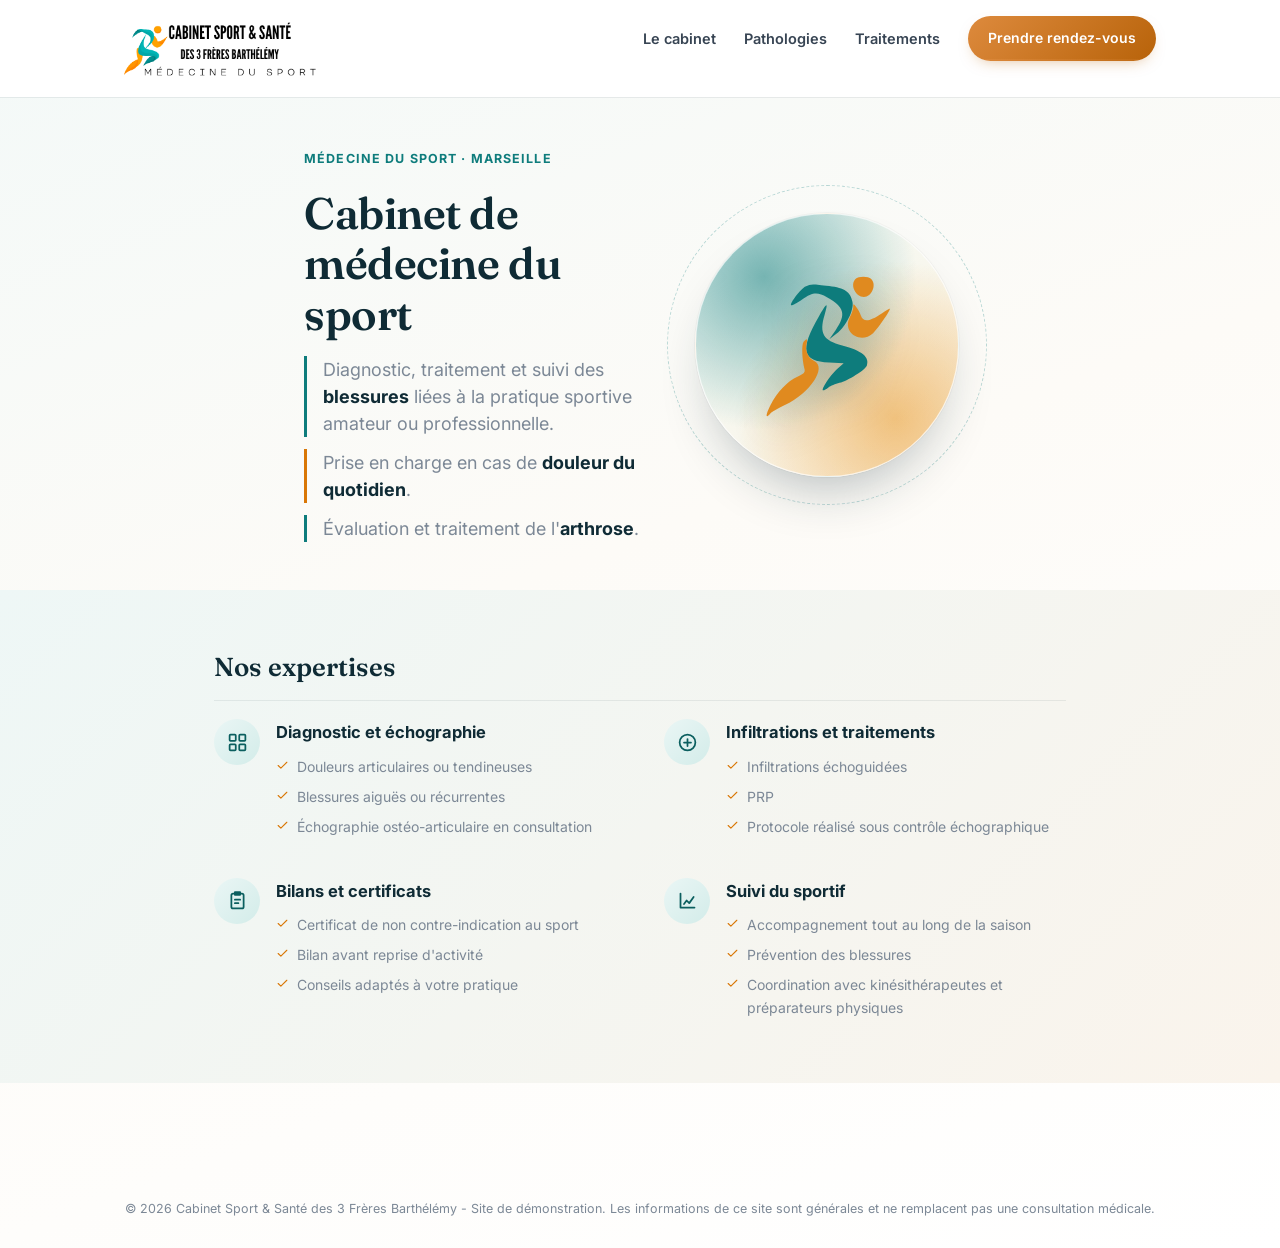
==== index.html @ 47465c88 "Drop the redundant floating dot, close out each intro line The floating orange dot was redundant wit" ====
<!DOCTYPE html>
<html lang="fr">
<head>
<meta charset="UTF-8">
<meta name="viewport" content="width=device-width, initial-scale=1.0">
<title>Cabinet Sport &amp; Santé des 3 Frères Barthélémy</title>
<meta name="description" content="Cabinet de médecine du sport à Marseille : diagnostic, infiltrations échoguidées, PRP et suivi du sportif.">
<link rel="icon" type="image/png" href="assets/favicon.png">
<link rel="preconnect" href="https://fonts.googleapis.com">
<link rel="preconnect" href="https://fonts.gstatic.com" crossorigin>
<link href="https://fonts.googleapis.com/css2?family=Fraunces:opsz,wght@9..144,500;9..144,600&family=Inter:wght@400;500;600;700&display=swap" rel="stylesheet">
<link rel="stylesheet" href="style.css">
</head>
<body>

<header>
  <div class="nav-wrap">
    <a href="index.html" class="logo"><img src="assets/logo-header.png" alt="Cabinet Sport & Santé des 3 Frères Barthélémy"></a>
    <nav>
      <ul>
        <li><a href="cabinet.html">Le cabinet</a></li>
        <li><a href="pathologies.html">Pathologies</a></li>
        <li><a href="traitements.html">Traitements</a></li>
        <li><a href="cabinet.html#rendez-vous" class="nav-cta">Prendre rendez-vous</a></li>
      </ul>
    </nav>
  </div>
</header>

<main>
  <div class="container hero-grid">
    <div class="hero-text">
      <span class="eyebrow">Médecine du sport · Marseille</span>
      <h1>Cabinet de médecine du sport</h1>
      <p class="lead-line lead-line-1">Diagnostic, traitement et suivi des <strong>blessures</strong> liées à la pratique sportive amateur ou professionnelle.</p>
      <p class="lead-line lead-line-2">Prise en charge en cas de <strong>douleur du quotidien</strong>.</p>
      <p class="lead-line lead-line-3">Évaluation et traitement de l'<strong>arthrose</strong>.</p>
    </div>
    <div class="hero-visual">
      <span class="hero-ring"></span>
      <div class="hero-blob">
        <img src="assets/icon-mark.svg" alt="">
      </div>
    </div>
  </div>

  <section class="expertise-section">
    <div class="container-wide">
      <h2>Nos expertises</h2>
      <div class="expertise-grid">
        <div class="expertise-item">
          <div class="expertise-icon-wrap">
            <svg viewBox="0 0 24 24" fill="none" stroke="currentColor" stroke-width="2" stroke-linecap="round" stroke-linejoin="round"><rect x="3" y="3" width="7" height="7" rx="1"/><rect x="14" y="3" width="7" height="7" rx="1"/><rect x="3" y="14" width="7" height="7" rx="1"/><rect x="14" y="14" width="7" height="7" rx="1"/></svg>
          </div>
          <div>
            <h3>Diagnostic et échographie</h3>
            <ul>
              <li><svg viewBox="0 0 24 24" fill="none" stroke="currentColor" stroke-width="2" stroke-linecap="round" stroke-linejoin="round"><path d="M20 6L9 17l-5-5"/></svg> Douleurs articulaires ou tendineuses</li>
              <li><svg viewBox="0 0 24 24" fill="none" stroke="currentColor" stroke-width="2" stroke-linecap="round" stroke-linejoin="round"><path d="M20 6L9 17l-5-5"/></svg> Blessures aiguës ou récurrentes</li>
              <li><svg viewBox="0 0 24 24" fill="none" stroke="currentColor" stroke-width="2" stroke-linecap="round" stroke-linejoin="round"><path d="M20 6L9 17l-5-5"/></svg> Échographie ostéo-articulaire en consultation</li>
            </ul>
          </div>
        </div>

        <div class="expertise-item">
          <div class="expertise-icon-wrap">
            <svg viewBox="0 0 24 24" fill="none" stroke="currentColor" stroke-width="2" stroke-linecap="round" stroke-linejoin="round"><circle cx="12" cy="12" r="9"/><path d="M12 8v8M8 12h8"/></svg>
          </div>
          <div>
            <h3>Infiltrations et traitements</h3>
            <ul>
              <li><svg viewBox="0 0 24 24" fill="none" stroke="currentColor" stroke-width="2" stroke-linecap="round" stroke-linejoin="round"><path d="M20 6L9 17l-5-5"/></svg> Infiltrations échoguidées</li>
              <li><svg viewBox="0 0 24 24" fill="none" stroke="currentColor" stroke-width="2" stroke-linecap="round" stroke-linejoin="round"><path d="M20 6L9 17l-5-5"/></svg> PRP</li>
              <li><svg viewBox="0 0 24 24" fill="none" stroke="currentColor" stroke-width="2" stroke-linecap="round" stroke-linejoin="round"><path d="M20 6L9 17l-5-5"/></svg> Protocole réalisé sous contrôle échographique</li>
            </ul>
          </div>
        </div>

        <div class="expertise-item">
          <div class="expertise-icon-wrap">
            <svg viewBox="0 0 24 24" fill="none" stroke="currentColor" stroke-width="2" stroke-linecap="round" stroke-linejoin="round"><rect x="5" y="4" width="14" height="17" rx="2"/><path d="M9 2.5h6v3H9z"/><path d="M9 11h6M9 15h4"/></svg>
          </div>
          <div>
            <h3>Bilans et certificats</h3>
            <ul>
              <li><svg viewBox="0 0 24 24" fill="none" stroke="currentColor" stroke-width="2" stroke-linecap="round" stroke-linejoin="round"><path d="M20 6L9 17l-5-5"/></svg> Certificat de non contre-indication au sport</li>
              <li><svg viewBox="0 0 24 24" fill="none" stroke="currentColor" stroke-width="2" stroke-linecap="round" stroke-linejoin="round"><path d="M20 6L9 17l-5-5"/></svg> Bilan avant reprise d'activité</li>
              <li><svg viewBox="0 0 24 24" fill="none" stroke="currentColor" stroke-width="2" stroke-linecap="round" stroke-linejoin="round"><path d="M20 6L9 17l-5-5"/></svg> Conseils adaptés à votre pratique</li>
            </ul>
          </div>
        </div>

        <div class="expertise-item">
          <div class="expertise-icon-wrap">
            <svg viewBox="0 0 24 24" fill="none" stroke="currentColor" stroke-width="2" stroke-linecap="round" stroke-linejoin="round"><path d="M4 4v16h16M8 16l3-4 3 3 5-7"/></svg>
          </div>
          <div>
            <h3>Suivi du sportif</h3>
            <ul>
              <li><svg viewBox="0 0 24 24" fill="none" stroke="currentColor" stroke-width="2" stroke-linecap="round" stroke-linejoin="round"><path d="M20 6L9 17l-5-5"/></svg> Accompagnement tout au long de la saison</li>
              <li><svg viewBox="0 0 24 24" fill="none" stroke="currentColor" stroke-width="2" stroke-linecap="round" stroke-linejoin="round"><path d="M20 6L9 17l-5-5"/></svg> Prévention des blessures</li>
              <li><svg viewBox="0 0 24 24" fill="none" stroke="currentColor" stroke-width="2" stroke-linecap="round" stroke-linejoin="round"><path d="M20 6L9 17l-5-5"/></svg> Coordination avec kinésithérapeutes et préparateurs physiques</li>
            </ul>
          </div>
        </div>
      </div>
    </div>
  </section>
</main>

<footer>
  © 2026 Cabinet Sport &amp; Santé des 3 Frères Barthélémy - Site de démonstration. Les informations de ce site sont générales et ne remplacent pas une consultation médicale.
</footer>

</body>
</html>
---- style.css ----
:root{
  --navy:#0f2b35;
  --teal:#0e7c7c;
  --teal-dark:#0b5f5f;
  --teal-tint:#eaf5f4;
  --accent:#d97706;
  --accent-dark:#b8630a;
  --accent-tint:#fdf1e2;
  --doctolib:#1568c4;
  --doctolib-dark:#0f4f96;
  --text:#374453;
  --text-light:#7c8896;
  --border:#e5e9ed;
}
*{margin:0;padding:0;box-sizing:border-box;}
html{scroll-behavior:smooth;}
body{
  font-family:'Inter',system-ui,-apple-system,sans-serif;
  color:var(--text);
  background:linear-gradient(160deg,#f3f9f8 0%,#fdfbf7 45%,#ffffff 100%);
  line-height:1.65;
  -webkit-font-smoothing:antialiased;
}
a{color:inherit;text-decoration:none;}
[id]{scroll-margin-top:24px;}
.container{max-width:720px;margin:0 auto;padding:0 24px;}
.container-wide{max-width:900px;margin:0 auto;padding:0 24px;}

/* Header */
header{background:#fff;box-shadow:0 1px 0 rgba(15,43,53,0.08);}
.nav-wrap{
  max-width:1080px;margin:0 auto;padding:16px 24px;
  display:flex;align-items:center;justify-content:space-between;flex-wrap:wrap;gap:20px;
}
.logo{display:flex;align-items:center;}
.logo img{height:54px;display:block;}
nav ul{display:flex;align-items:center;gap:28px;list-style:none;flex-wrap:wrap;}
nav ul li a{font-weight:600;font-size:14.5px;color:var(--text);padding-bottom:4px;border-bottom:2px solid transparent;}
nav ul li a:hover,nav ul li a.active{color:var(--teal);border-color:var(--teal);}
.nav-cta{
  display:inline-flex;align-items:center;font-weight:600;font-size:14px;color:#fff;
  background:linear-gradient(135deg,#dd8a3d,var(--accent-dark));
  box-shadow:0 6px 16px -8px rgba(184,99,10,0.5);
  padding:10px 20px;border-radius:999px;white-space:nowrap;
}
.nav-cta:hover{box-shadow:0 8px 20px -8px rgba(184,99,10,0.6);}

main{padding:52px 0 88px;}

/* Hero (home page) */
.hero-grid{display:grid;grid-template-columns:1.15fr 1fr;align-items:center;gap:32px;}
.hero-text .eyebrow{margin-bottom:18px;}
.hero-text h1{font-size:44px;}

.hero-visual{position:relative;display:flex;align-items:center;justify-content:center;min-height:280px;}
.hero-ring{
  position:absolute;top:50%;left:50%;transform:translate(-50%,-50%);
  width:320px;height:320px;border-radius:50%;
  border:1.5px dashed rgba(14,124,124,0.28);
}
.hero-blob{
  position:relative;width:264px;height:264px;border-radius:50%;flex-shrink:0;
  background:
    radial-gradient(circle at 26% 24%, rgba(14,124,124,0.55) 0%, rgba(14,124,124,0) 55%),
    radial-gradient(circle at 76% 78%, rgba(230,142,20,0.5) 0%, rgba(230,142,20,0) 55%),
    linear-gradient(140deg,#f2fbfa 0%,#fdf3e2 100%);
  border:1px solid rgba(255,255,255,0.7);
  display:flex;align-items:center;justify-content:center;
  box-shadow:0 30px 54px -22px rgba(15,43,53,0.32),0 0 0 1px rgba(15,43,53,0.03);
}
.hero-blob img{width:56%;height:auto;filter:drop-shadow(0 14px 20px rgba(15,43,53,0.22));}

/* Headings and text */
h1{
  font-family:'Fraunces',Georgia,serif;font-weight:600;
  font-size:36px;line-height:1.15;letter-spacing:-0.01em;margin-bottom:16px;color:var(--navy);
}
h2{
  font-family:'Fraunces',Georgia,serif;font-weight:600;
  font-size:26px;margin:52px 0 18px;padding-bottom:12px;border-bottom:1px solid var(--border);color:var(--navy);
}
h2:first-of-type{margin-top:0;}
h3{font-size:17px;margin:30px 0 10px;color:var(--navy);display:flex;align-items:center;gap:10px;}
h3 svg{width:20px;height:20px;color:var(--accent);flex-shrink:0;}
p{margin-bottom:14px;}
p strong{color:var(--navy);}
ul,ol{margin:0 0 14px 20px;}
li{margin-bottom:6px;}
.eyebrow{
  display:block;font-size:12.5px;font-weight:700;letter-spacing:.09em;text-transform:uppercase;
  color:var(--teal);margin-bottom:16px;
}
.lead{font-size:17px;color:var(--text-light);margin-bottom:8px;max-width:560px;}

.lead-line{
  font-size:18px;line-height:1.5;color:var(--text-light);
  max-width:520px;padding-left:16px;margin-bottom:12px;border-left:3px solid var(--border);
}
.lead-line-1{border-left-color:var(--teal);}
.lead-line-2{border-left-color:var(--accent);}
.lead-line-3{border-left-color:var(--teal);margin-bottom:0;}

/* Buttons and links */
.btn{
  display:inline-flex;align-items:center;gap:8px;padding:12px 20px;border-radius:8px;
  background:linear-gradient(135deg,#2e86e0,var(--doctolib-dark));
  box-shadow:0 8px 18px -10px rgba(15,79,150,0.5);
  color:#fff;font-weight:600;font-size:14.5px;border:none;width:fit-content;
}
.btn:hover{box-shadow:0 10px 22px -10px rgba(15,79,150,0.6);}
.text-link{display:inline-flex;align-items:center;gap:6px;font-weight:600;font-size:15px;color:var(--navy);}
.text-link:hover{color:var(--teal);}
.text-link svg{width:16px;height:16px;transition:transform .15s ease;}
.text-link:hover svg{transform:translateX(3px);}
.map-link{color:var(--accent);text-decoration:underline;font-weight:600;}
.map-link:hover{color:var(--navy);}

/* Doctor rows (cabinet page) */
.doctor{
  display:flex;align-items:center;justify-content:space-between;gap:20px;flex-wrap:wrap;
  background:linear-gradient(135deg,#f8fbfa,#eef6f5);
  border-radius:14px;padding:20px 24px;margin-bottom:16px;
  box-shadow:0 10px 26px -18px rgba(15,43,53,0.25);
}
.doctor-info strong{display:block;color:var(--navy);font-size:15.5px;margin-bottom:2px;}
.doctor-info span{color:var(--text-light);font-size:13.5px;}

.empty-state{
  border:1px dashed var(--border);border-radius:10px;padding:36px 24px;
  text-align:center;color:var(--text-light);margin:20px 0;
}

/* Clickable article cards (traitements, pathologies) */
.card-list{display:flex;flex-direction:column;gap:14px;margin-top:24px;}
.card-link{
  display:flex;align-items:center;justify-content:space-between;gap:20px;
  background:linear-gradient(135deg,#ffffff,#f8fbfa);
  border:1px solid rgba(15,43,53,0.06);border-radius:14px;padding:24px 26px;
  box-shadow:0 8px 22px -18px rgba(15,43,53,0.18);
  transition:box-shadow .2s ease,transform .2s ease;
}
.card-link:hover{box-shadow:0 16px 32px -18px rgba(15,43,53,0.28);transform:translateY(-2px);}
.card-link .card-text h2{font-family:'Inter',sans-serif;font-weight:700;border-bottom:none;margin:0 0 6px;padding-bottom:0;font-size:18px;}
.card-link .card-text p{margin:0;color:var(--text-light);font-size:14.5px;}
.card-link .card-arrow{width:18px;height:18px;color:var(--text-light);flex-shrink:0;transition:transform .15s ease,color .15s ease;}
.card-link:hover .card-arrow{color:var(--teal);transform:translateX(3px);}

/* Expertise section (home page) */
.expertise-section{
  background:linear-gradient(135deg,#eef7f6 0%,#faf4ec 100%);
  padding:56px 0 64px;margin-top:48px;
}
.expertise-section h2{margin-top:0;border-bottom:1px solid rgba(15,43,53,0.08);}
.expertise-grid{display:grid;grid-template-columns:1fr 1fr;gap:40px 48px;}
.expertise-item{display:flex;gap:16px;}
.expertise-icon-wrap{
  width:46px;height:46px;border-radius:50%;flex-shrink:0;
  background:linear-gradient(135deg,#eaf6f5,#d3ece9);
  display:flex;align-items:center;justify-content:center;
}
.expertise-icon-wrap svg{width:21px;height:21px;color:var(--teal-dark);}
.expertise-item h3{margin:0 0 8px;font-size:16.5px;display:block;}
.expertise-item ul{list-style:none;margin:0;padding:0;}
.expertise-item li{display:flex;align-items:flex-start;gap:8px;font-size:14px;color:var(--text-light);margin-bottom:7px;}
.expertise-item li:last-child{margin-bottom:0;}
.expertise-item li svg{width:13px;height:13px;color:var(--accent);flex-shrink:0;margin-top:4px;}

.back-link{display:inline-flex;align-items:center;gap:6px;font-weight:600;font-size:14.5px;color:var(--text-light);margin-bottom:8px;}
.back-link:hover{color:var(--accent);}
.back-link svg{width:15px;height:15px;}

footer{padding:28px 0;text-align:center;font-size:12.5px;color:var(--text-light);}

@media (max-width: 640px){
  .nav-wrap{flex-direction:column;align-items:flex-start;padding:16px 20px;}
  nav{width:100%;}
  nav ul{flex-direction:column;align-items:flex-start;width:100%;gap:14px;}
  nav ul li{width:100%;}
  nav ul li a{display:block;padding-bottom:0;}
  nav ul li a.active,nav ul li a:hover{border-bottom:none;}
  .nav-cta{width:100%;justify-content:center;margin-top:4px;}
}
@media (max-width: 860px){
  .hero-grid{grid-template-columns:1fr;gap:8px;}
  .hero-visual{order:-1;min-height:0;margin:0 0 24px;}
  .hero-blob{width:180px;height:180px;}
  .hero-ring{width:220px;height:220px;}
}
@media (max-width: 700px){
  .expertise-grid{grid-template-columns:1fr;gap:32px;}
}
@media (max-width: 640px){
  h1{font-size:29px;}
  .hero-text h1{font-size:30px;}
  .lead{max-width:none;}
  .lead-line{max-width:none;}
  .doctor{flex-direction:column;align-items:flex-start;}
  .doctor .btn{width:100%;justify-content:center;}
  .card-link{align-items:flex-start;}
}
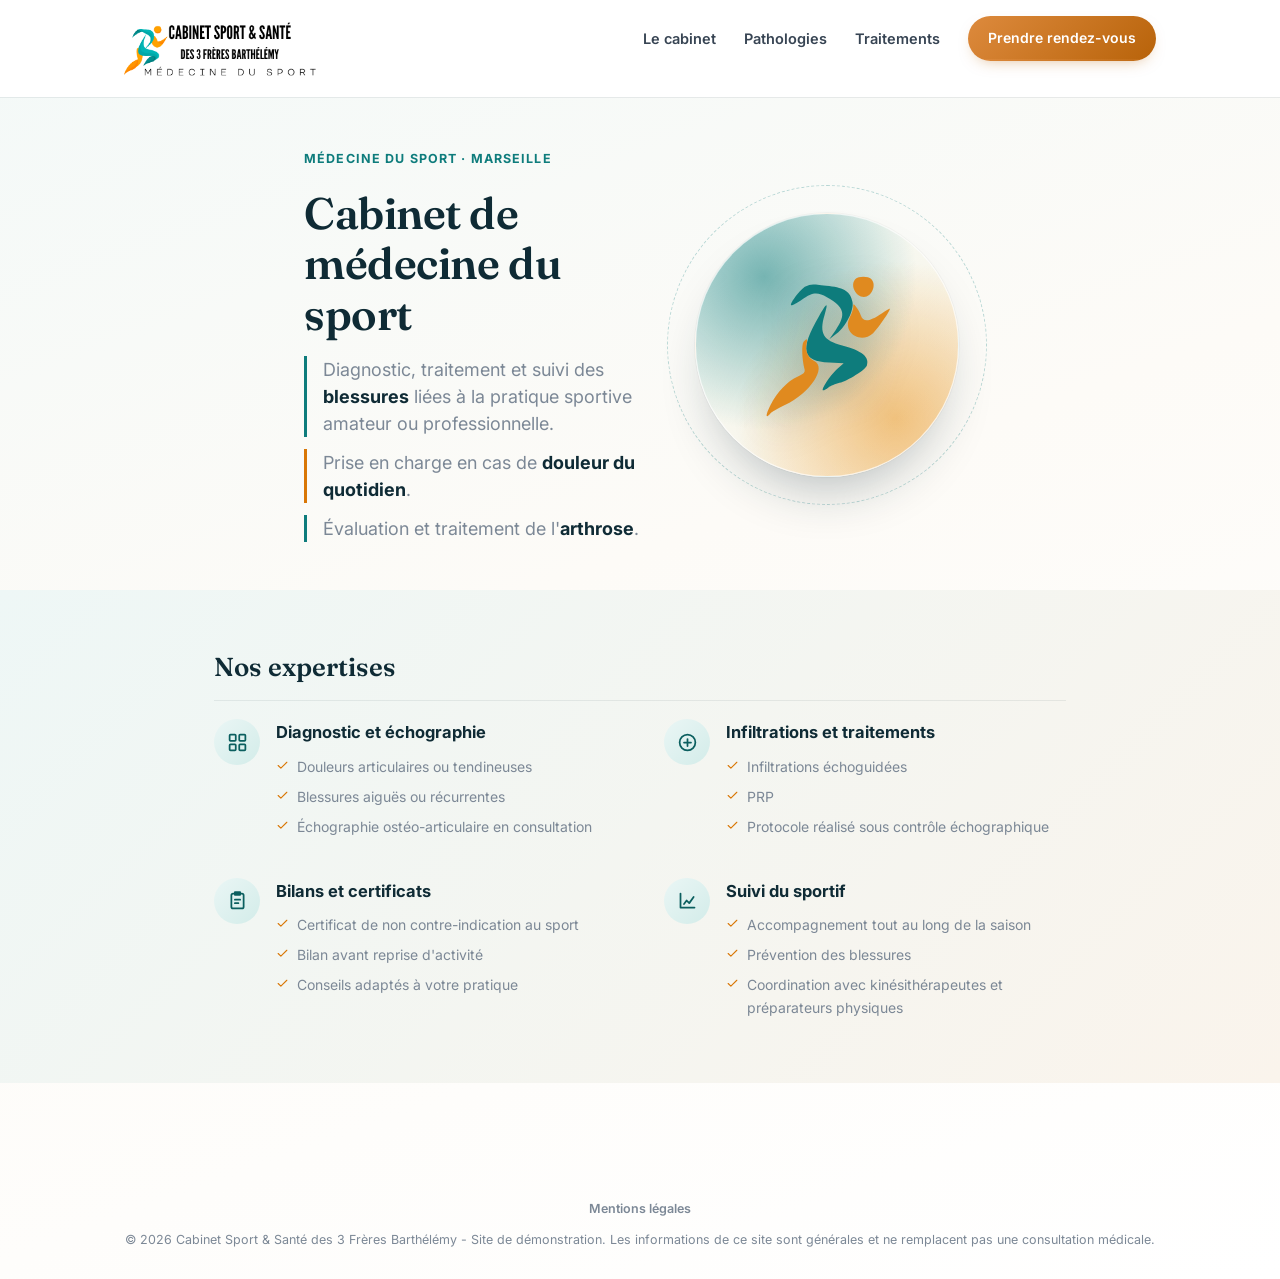
==== commit b27de44b: "Add a legal notice page and link it from every footer New mentions-legales.html covers publisher ide" ====
--- a/index.html
+++ b/index.html
@@ -109,6 +109,7 @@
 </main>
 
 <footer>
+  <div class="footer-links"><a href="mentions-legales.html">Mentions légales</a></div>
   © 2026 Cabinet Sport &amp; Santé des 3 Frères Barthélémy - Site de démonstration. Les informations de ce site sont générales et ne remplacent pas une consultation médicale.
 </footer>
 
--- a/style.css
+++ b/style.css
@@ -170,6 +170,9 @@
 .back-link svg{width:15px;height:15px;}
 
 footer{padding:28px 0;text-align:center;font-size:12.5px;color:var(--text-light);}
+.footer-links{margin-bottom:10px;}
+.footer-links a{font-weight:600;color:var(--text-light);}
+.footer-links a:hover{color:var(--accent);}
 
 @media (max-width: 640px){
   .nav-wrap{flex-direction:column;align-items:flex-start;padding:16px 20px;}
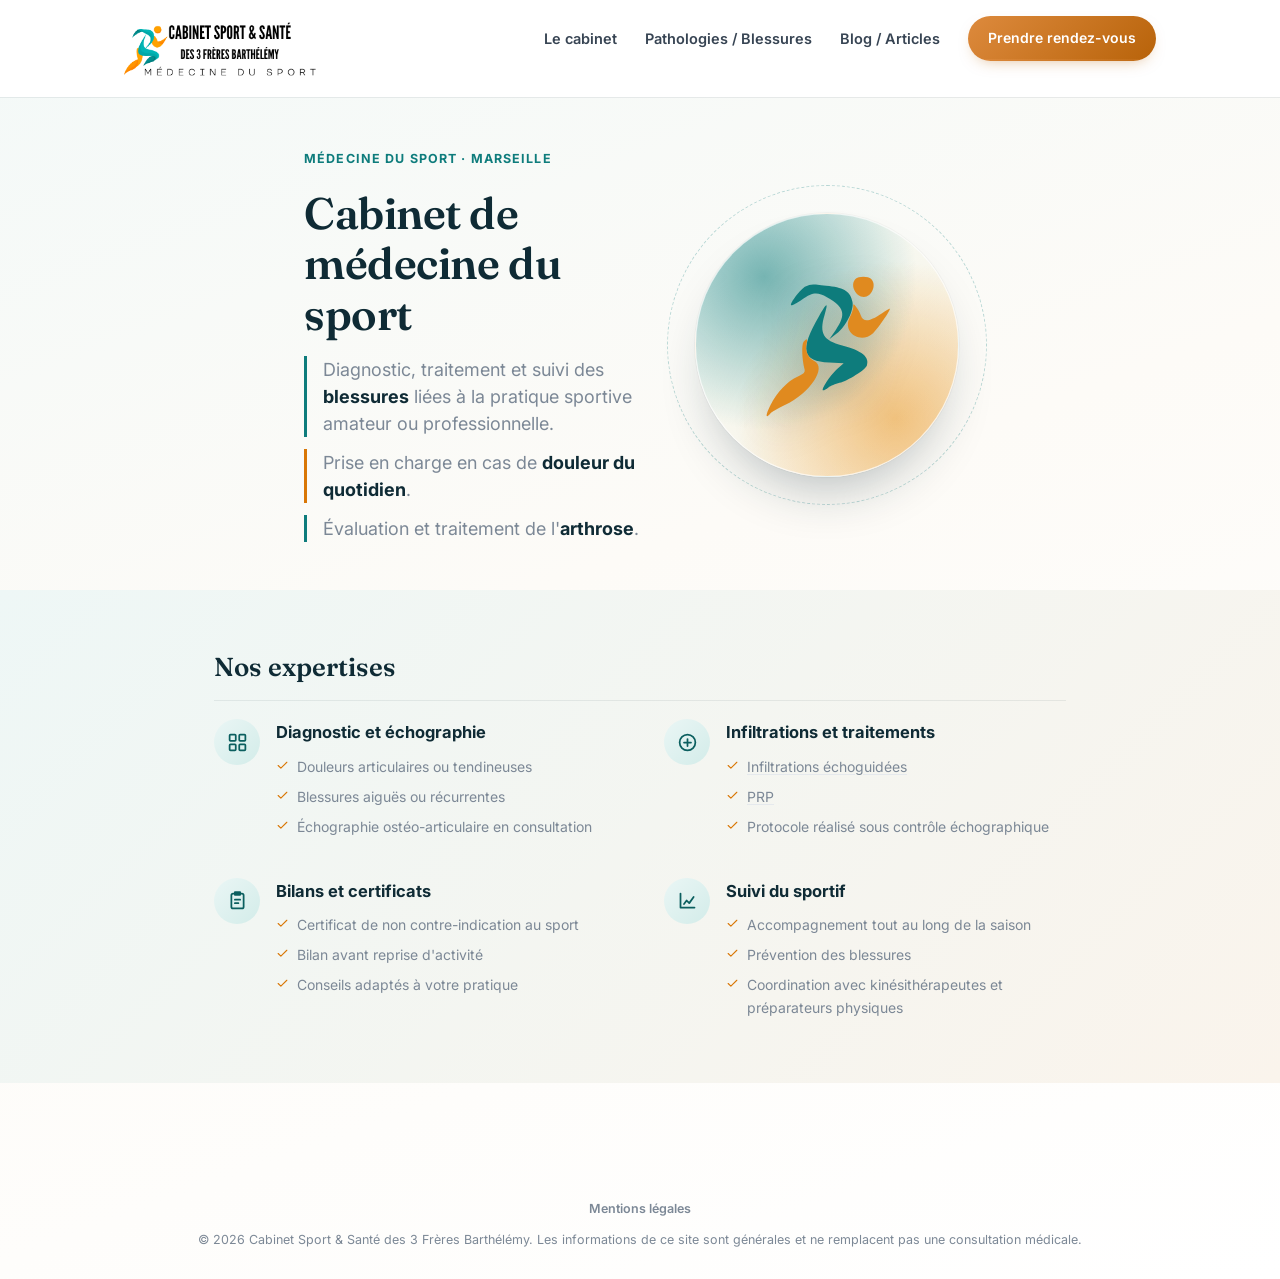
==== commit daefa908: "Link PRP/infiltrations from the homepage, polish cabinet page, rename nav labels - Link "PRP" and "I" ====
--- a/index.html
+++ b/index.html
@@ -19,8 +19,8 @@
     <nav>
       <ul>
         <li><a href="cabinet.html">Le cabinet</a></li>
-        <li><a href="pathologies.html">Pathologies</a></li>
-        <li><a href="traitements.html">Traitements</a></li>
+        <li><a href="pathologies.html">Pathologies / Blessures</a></li>
+        <li><a href="traitements.html">Blog / Articles</a></li>
         <li><a href="cabinet.html#rendez-vous" class="nav-cta">Prendre rendez-vous</a></li>
       </ul>
     </nav>
@@ -69,8 +69,8 @@
           <div>
             <h3>Infiltrations et traitements</h3>
             <ul>
-              <li><svg viewBox="0 0 24 24" fill="none" stroke="currentColor" stroke-width="2" stroke-linecap="round" stroke-linejoin="round"><path d="M20 6L9 17l-5-5"/></svg> Infiltrations échoguidées</li>
-              <li><svg viewBox="0 0 24 24" fill="none" stroke="currentColor" stroke-width="2" stroke-linecap="round" stroke-linejoin="round"><path d="M20 6L9 17l-5-5"/></svg> PRP</li>
+              <li><svg viewBox="0 0 24 24" fill="none" stroke="currentColor" stroke-width="2" stroke-linecap="round" stroke-linejoin="round"><path d="M20 6L9 17l-5-5"/></svg> <a href="infiltrations.html" class="inline-link">Infiltrations échoguidées</a></li>
+              <li><svg viewBox="0 0 24 24" fill="none" stroke="currentColor" stroke-width="2" stroke-linecap="round" stroke-linejoin="round"><path d="M20 6L9 17l-5-5"/></svg> <a href="prp.html" class="inline-link">PRP</a></li>
               <li><svg viewBox="0 0 24 24" fill="none" stroke="currentColor" stroke-width="2" stroke-linecap="round" stroke-linejoin="round"><path d="M20 6L9 17l-5-5"/></svg> Protocole réalisé sous contrôle échographique</li>
             </ul>
           </div>
@@ -110,7 +110,7 @@
 
 <footer>
   <div class="footer-links"><a href="mentions-legales.html">Mentions légales</a></div>
-  © 2026 Cabinet Sport &amp; Santé des 3 Frères Barthélémy - Site de démonstration. Les informations de ce site sont générales et ne remplacent pas une consultation médicale.
+  © 2026 Cabinet Sport &amp; Santé des 3 Frères Barthélémy. Les informations de ce site sont générales et ne remplacent pas une consultation médicale.
 </footer>
 
 </body>
--- a/style.css
+++ b/style.css
@@ -125,6 +125,21 @@
 .doctor-info strong{display:block;color:var(--navy);font-size:15.5px;margin-bottom:2px;}
 .doctor-info span{color:var(--text-light);font-size:13.5px;}
 
+/* Location card (cabinet page) */
+.location-card{
+  display:flex;align-items:center;gap:16px;flex-wrap:wrap;
+  background:linear-gradient(135deg,#f8fbfa,#eef6f5);
+  border-radius:14px;padding:20px 24px;margin:22px 0 12px;
+  box-shadow:0 10px 26px -18px rgba(15,43,53,0.25);
+}
+.location-icon{
+  width:44px;height:44px;border-radius:50%;flex-shrink:0;
+  background:linear-gradient(135deg,#eaf6f5,#d3ece9);
+  display:flex;align-items:center;justify-content:center;
+}
+.location-icon svg{width:20px;height:20px;color:var(--teal-dark);}
+.location-card .map-link{font-weight:600;font-size:15.5px;}
+
 .empty-state{
   border:1px dashed var(--border);border-radius:10px;padding:36px 24px;
   text-align:center;color:var(--text-light);margin:20px 0;
@@ -164,6 +179,8 @@
 .expertise-item li{display:flex;align-items:flex-start;gap:8px;font-size:14px;color:var(--text-light);margin-bottom:7px;}
 .expertise-item li:last-child{margin-bottom:0;}
 .expertise-item li svg{width:13px;height:13px;color:var(--accent);flex-shrink:0;margin-top:4px;}
+.inline-link{text-decoration:underline;text-decoration-color:var(--border);text-underline-offset:2px;}
+.inline-link:hover{color:var(--teal);text-decoration-color:var(--teal);}
 
 .back-link{display:inline-flex;align-items:center;gap:6px;font-weight:600;font-size:14.5px;color:var(--text-light);margin-bottom:8px;}
 .back-link:hover{color:var(--accent);}
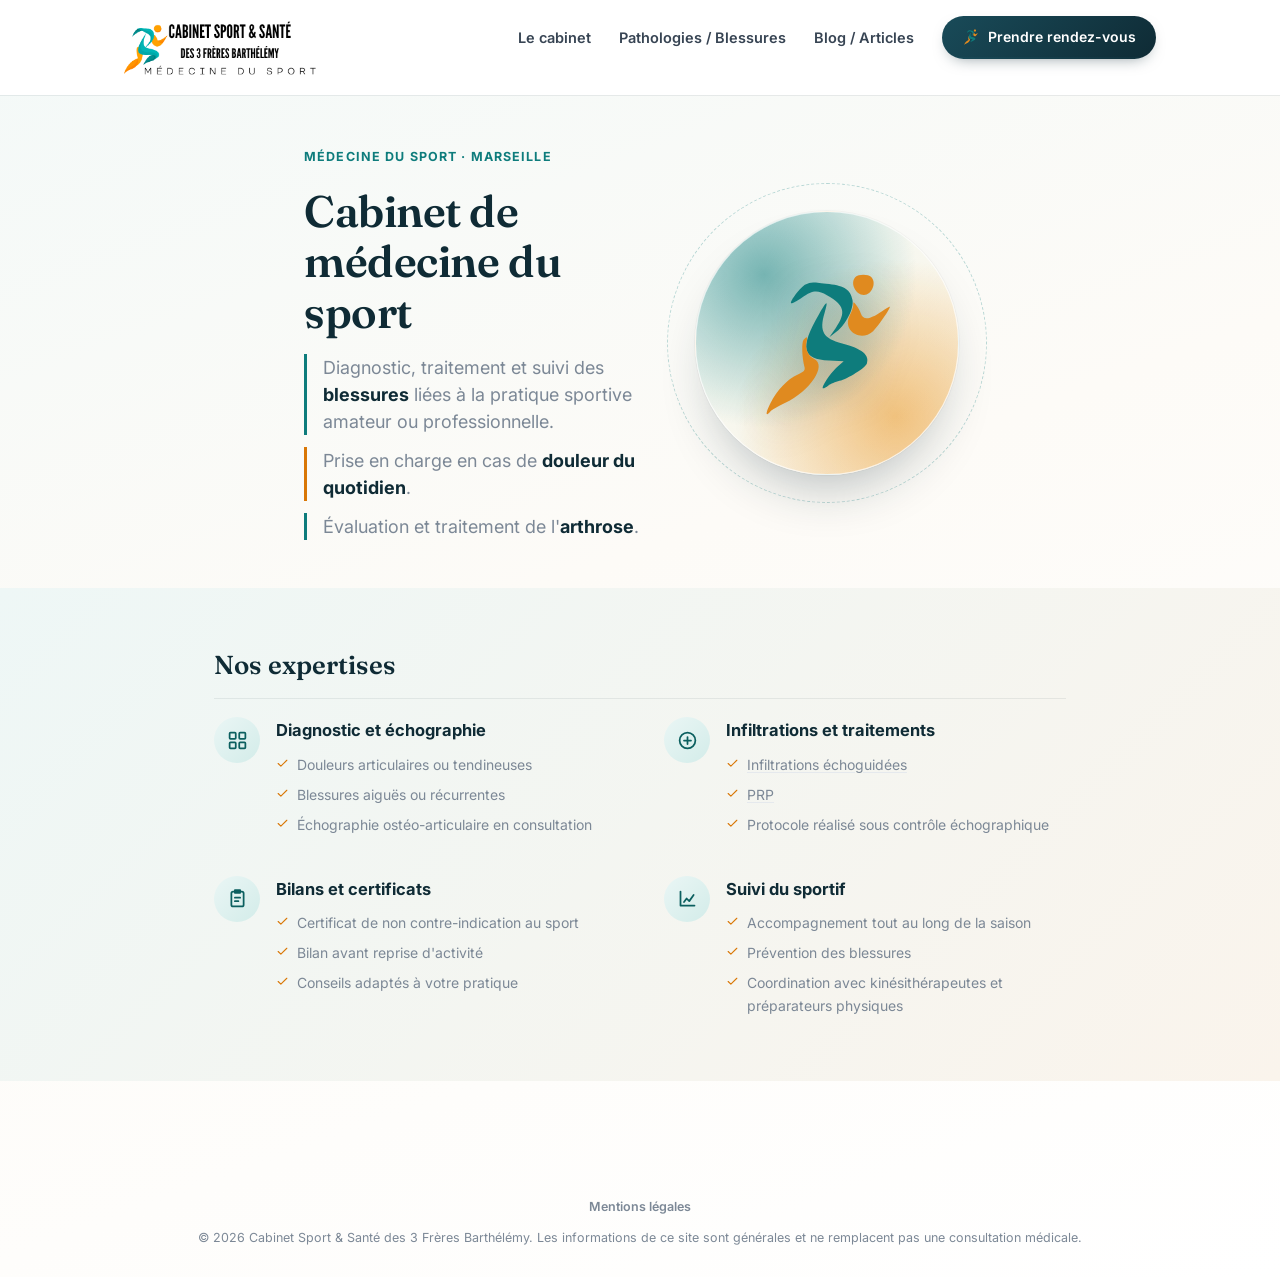
==== commit 03bd39fa: "Redesign nav CTA button and fix oversized doctor photos - Change "Prendre rendez-vous" button from o" ====
--- a/index.html
+++ b/index.html
@@ -21,7 +21,7 @@
         <li><a href="cabinet.html">Le cabinet</a></li>
         <li><a href="pathologies.html">Pathologies / Blessures</a></li>
         <li><a href="traitements.html">Blog / Articles</a></li>
-        <li><a href="cabinet.html#rendez-vous" class="nav-cta">Prendre rendez-vous</a></li>
+        <li><a href="cabinet.html#rendez-vous" class="nav-cta"><img src="assets/icon-mark.svg" alt="">Prendre rendez-vous</a></li>
       </ul>
     </nav>
   </div>
--- a/style.css
+++ b/style.css
@@ -38,12 +38,13 @@
 nav ul li a{font-weight:600;font-size:14.5px;color:var(--text);padding-bottom:4px;border-bottom:2px solid transparent;}
 nav ul li a:hover,nav ul li a.active{color:var(--teal);border-color:var(--teal);}
 .nav-cta{
-  display:inline-flex;align-items:center;font-weight:600;font-size:14px;color:#fff;
-  background:linear-gradient(135deg,#dd8a3d,var(--accent-dark));
-  box-shadow:0 6px 16px -8px rgba(184,99,10,0.5);
-  padding:10px 20px;border-radius:999px;white-space:nowrap;
-}
-.nav-cta:hover{box-shadow:0 8px 20px -8px rgba(184,99,10,0.6);}
+  display:inline-flex;align-items:center;gap:8px;font-weight:600;font-size:14px;color:#fff;
+  background:linear-gradient(135deg,#194b59,var(--navy));
+  box-shadow:0 6px 16px -8px rgba(15,43,53,0.55);
+  padding:9px 20px;border-radius:999px;white-space:nowrap;
+}
+.nav-cta img{width:18px;height:18px;flex-shrink:0;}
+.nav-cta:hover{box-shadow:0 8px 20px -8px rgba(15,43,53,0.65);}
 
 main{padding:52px 0 88px;}
 
@@ -122,6 +123,7 @@
   border-radius:14px;padding:20px 24px;margin-bottom:16px;
   box-shadow:0 10px 26px -18px rgba(15,43,53,0.25);
 }
+.doctor-left{display:flex;align-items:center;gap:14px;}
 .doctor-info strong{display:block;color:var(--navy);font-size:15.5px;margin-bottom:2px;}
 .doctor-info span{color:var(--text-light);font-size:13.5px;}
 
@@ -132,13 +134,14 @@
   border-radius:14px;padding:20px 24px;margin:22px 0 12px;
   box-shadow:0 10px 26px -18px rgba(15,43,53,0.25);
 }
-.location-icon{
-  width:44px;height:44px;border-radius:50%;flex-shrink:0;
-  background:linear-gradient(135deg,#eaf6f5,#d3ece9);
-  display:flex;align-items:center;justify-content:center;
-}
-.location-icon svg{width:20px;height:20px;color:var(--teal-dark);}
 .location-card .map-link{font-weight:600;font-size:15.5px;}
+
+.doctor-photo,.location-photo{
+  width:46px;height:46px;border-radius:50%;flex-shrink:0;
+  object-fit:cover;object-position:center top;
+  box-shadow:0 2px 6px rgba(15,43,53,0.18);
+}
+.location-photo{object-position:center;}
 
 .empty-state{
   border:1px dashed var(--border);border-radius:10px;padding:36px 24px;
@@ -182,6 +185,8 @@
 .inline-link{text-decoration:underline;text-decoration-color:var(--border);text-underline-offset:2px;}
 .inline-link:hover{color:var(--teal);text-decoration-color:var(--teal);}
 
+.article-date{font-size:13.5px;color:var(--text-light);margin-bottom:24px;}
+
 .back-link{display:inline-flex;align-items:center;gap:6px;font-weight:600;font-size:14.5px;color:var(--text-light);margin-bottom:8px;}
 .back-link:hover{color:var(--accent);}
 .back-link svg{width:15px;height:15px;}
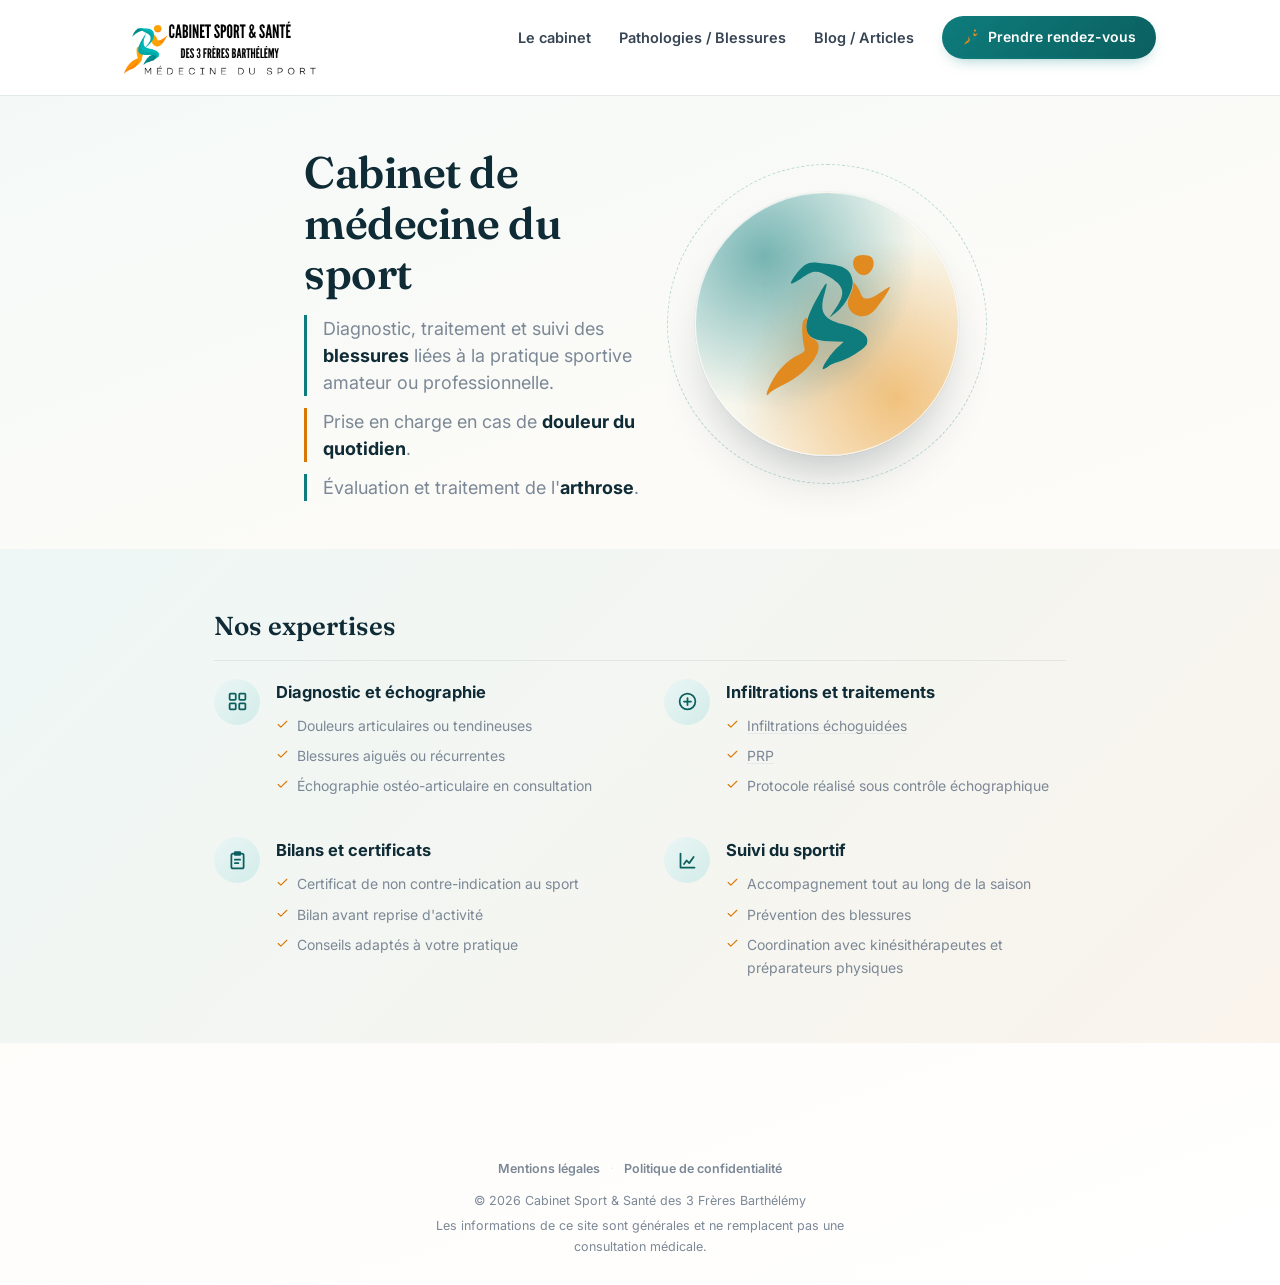
==== commit 76b586ad: "Improve nav CTA contrast, restructure footer, add privacy policy and new article - Change nav-cta bu" ====
--- a/index.html
+++ b/index.html
@@ -21,7 +21,7 @@
         <li><a href="cabinet.html">Le cabinet</a></li>
         <li><a href="pathologies.html">Pathologies / Blessures</a></li>
         <li><a href="traitements.html">Blog / Articles</a></li>
-        <li><a href="cabinet.html#rendez-vous" class="nav-cta"><img src="assets/icon-mark.svg" alt="">Prendre rendez-vous</a></li>
+        <li><a href="cabinet.html#rendez-vous" class="nav-cta"><img src="assets/icon-mark.svg" alt="" width="18" height="18">Prendre rendez-vous</a></li>
       </ul>
     </nav>
   </div>
@@ -30,7 +30,6 @@
 <main>
   <div class="container hero-grid">
     <div class="hero-text">
-      <span class="eyebrow">Médecine du sport · Marseille</span>
       <h1>Cabinet de médecine du sport</h1>
       <p class="lead-line lead-line-1">Diagnostic, traitement et suivi des <strong>blessures</strong> liées à la pratique sportive amateur ou professionnelle.</p>
       <p class="lead-line lead-line-2">Prise en charge en cas de <strong>douleur du quotidien</strong>.</p>
@@ -109,8 +108,9 @@
 </main>
 
 <footer>
-  <div class="footer-links"><a href="mentions-legales.html">Mentions légales</a></div>
-  © 2026 Cabinet Sport &amp; Santé des 3 Frères Barthélémy. Les informations de ce site sont générales et ne remplacent pas une consultation médicale.
+  <div class="footer-links"><a href="mentions-legales.html">Mentions légales</a><span class="footer-sep">·</span><a href="politique-confidentialite.html">Politique de confidentialité</a></div>
+  <p class="footer-copy">&copy; 2026 Cabinet Sport &amp; Santé des 3 Frères Barthélémy</p>
+  <p class="footer-disclaimer">Les informations de ce site sont générales et ne remplacent pas une consultation médicale.</p>
 </footer>
 
 </body>
--- a/style.css
+++ b/style.css
@@ -39,12 +39,12 @@
 nav ul li a:hover,nav ul li a.active{color:var(--teal);border-color:var(--teal);}
 .nav-cta{
   display:inline-flex;align-items:center;gap:8px;font-weight:600;font-size:14px;color:#fff;
-  background:linear-gradient(135deg,#194b59,var(--navy));
-  box-shadow:0 6px 16px -8px rgba(15,43,53,0.55);
+  background:linear-gradient(135deg,var(--teal),var(--teal-dark));
+  box-shadow:0 6px 16px -8px rgba(14,124,124,0.55);
   padding:9px 20px;border-radius:999px;white-space:nowrap;
 }
 .nav-cta img{width:18px;height:18px;flex-shrink:0;}
-.nav-cta:hover{box-shadow:0 8px 20px -8px rgba(15,43,53,0.65);}
+.nav-cta:hover{box-shadow:0 8px 20px -8px rgba(14,124,124,0.65);}
 
 main{padding:52px 0 88px;}
 
@@ -143,6 +143,25 @@
 }
 .location-photo{object-position:center;}
 
+.access-card{
+  background:linear-gradient(135deg,#f8fbfa,#eef6f5);
+  border-radius:14px;padding:6px 24px;margin:0 0 12px;
+  box-shadow:0 10px 26px -18px rgba(15,43,53,0.25);
+}
+.access-row{
+  display:flex;align-items:center;gap:14px;font-size:14.5px;padding:12px 0;
+  border-bottom:1px solid rgba(15,43,53,0.06);
+}
+.access-row:last-child{border-bottom:none;}
+.access-icon{
+  width:36px;height:36px;border-radius:50%;flex-shrink:0;
+  background:linear-gradient(135deg,#eaf6f5,#d3ece9);
+  display:flex;align-items:center;justify-content:center;
+}
+.access-icon svg{width:18px;height:18px;color:var(--teal-dark);}
+.access-text{flex:1;}
+.access-label{font-weight:600;color:var(--navy);margin-right:6px;}
+
 .empty-state{
   border:1px dashed var(--border);border-radius:10px;padding:36px 24px;
   text-align:center;color:var(--text-light);margin:20px 0;
@@ -192,9 +211,12 @@
 .back-link svg{width:15px;height:15px;}
 
 footer{padding:28px 0;text-align:center;font-size:12.5px;color:var(--text-light);}
-.footer-links{margin-bottom:10px;}
+.footer-links{margin-bottom:12px;}
 .footer-links a{font-weight:600;color:var(--text-light);}
 .footer-links a:hover{color:var(--accent);}
+.footer-sep{margin:0 10px;color:var(--border);}
+.footer-copy{margin-bottom:4px;}
+.footer-disclaimer{max-width:480px;margin:0 auto;}
 
 @media (max-width: 640px){
   .nav-wrap{flex-direction:column;align-items:flex-start;padding:16px 20px;}
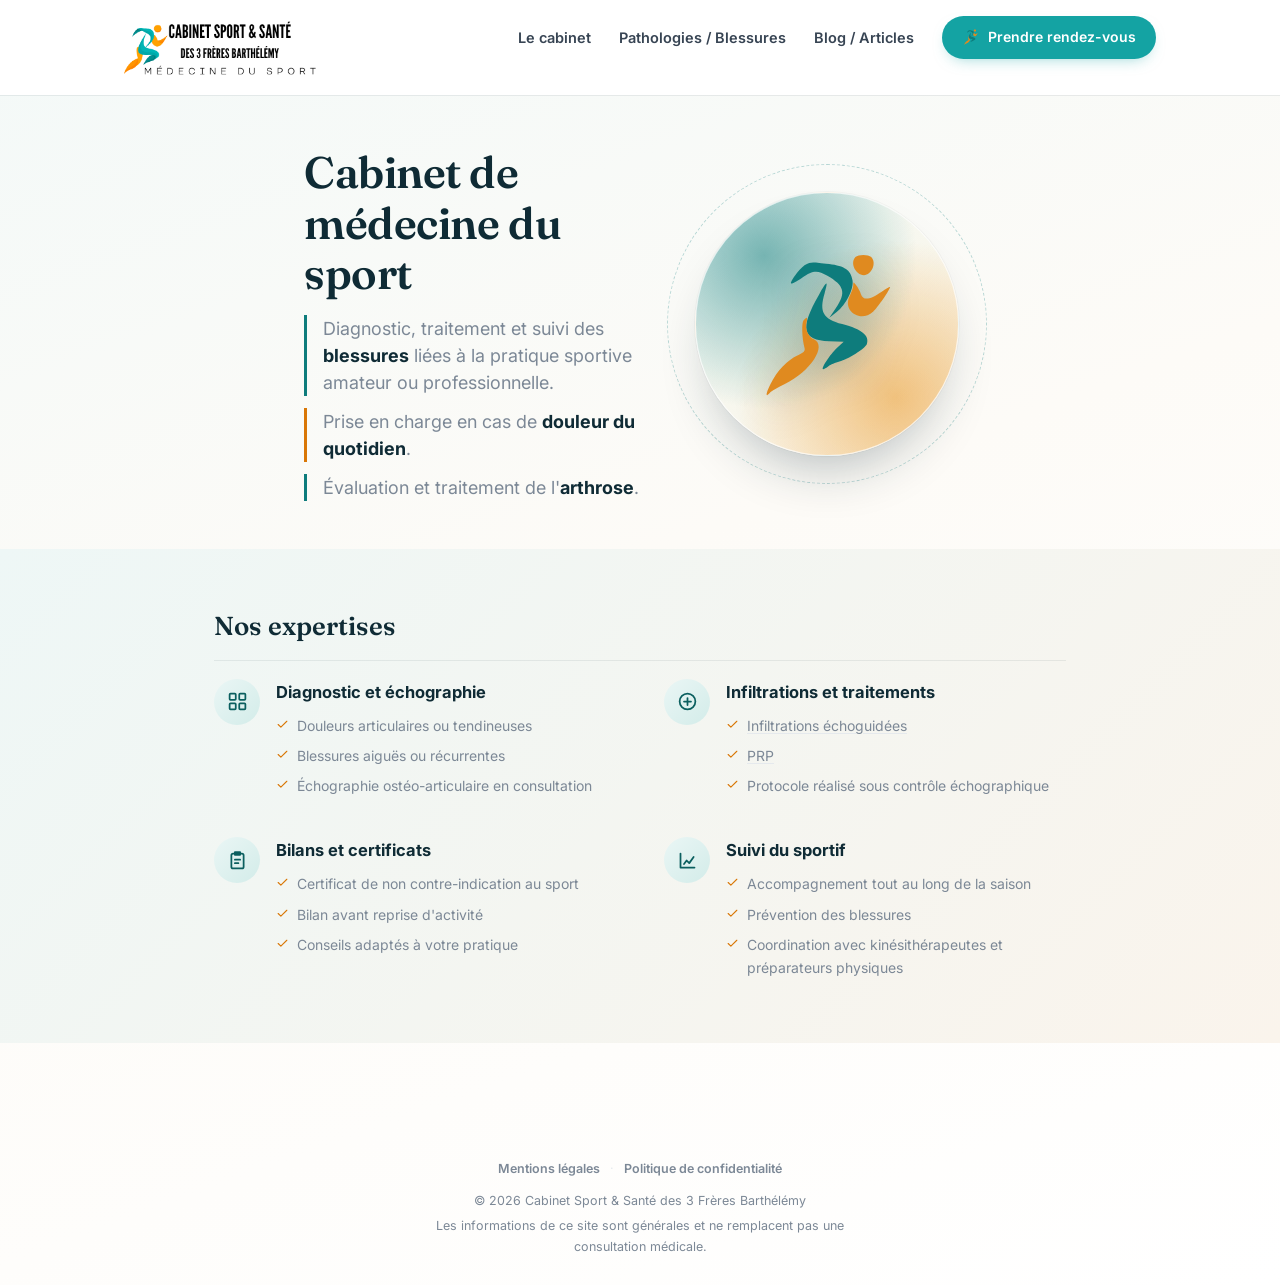
==== commit 0fa28757: "Add cache-busting version query to style.css The button color fixes from the last few commits were a" ====
--- a/index.html
+++ b/index.html
@@ -9,7 +9,7 @@
 <link rel="preconnect" href="https://fonts.googleapis.com">
 <link rel="preconnect" href="https://fonts.gstatic.com" crossorigin>
 <link href="https://fonts.googleapis.com/css2?family=Fraunces:opsz,wght@9..144,500;9..144,600&family=Inter:wght@400;500;600;700&display=swap" rel="stylesheet">
-<link rel="stylesheet" href="style.css">
+<link rel="stylesheet" href="style.css?v=2">
 </head>
 <body>
 
--- a/style.css
+++ b/style.css
@@ -39,12 +39,12 @@
 nav ul li a:hover,nav ul li a.active{color:var(--teal);border-color:var(--teal);}
 .nav-cta{
   display:inline-flex;align-items:center;gap:8px;font-weight:600;font-size:14px;color:#fff;
-  background:linear-gradient(135deg,var(--teal),var(--teal-dark));
-  box-shadow:0 6px 16px -8px rgba(14,124,124,0.55);
+  background:#14a3a3;
+  box-shadow:0 6px 16px -8px rgba(20,163,163,0.55);
   padding:9px 20px;border-radius:999px;white-space:nowrap;
 }
 .nav-cta img{width:18px;height:18px;flex-shrink:0;}
-.nav-cta:hover{box-shadow:0 8px 20px -8px rgba(14,124,124,0.65);}
+.nav-cta:hover{background:#128f8f;box-shadow:0 8px 20px -8px rgba(20,163,163,0.65);}
 
 main{padding:52px 0 88px;}
 
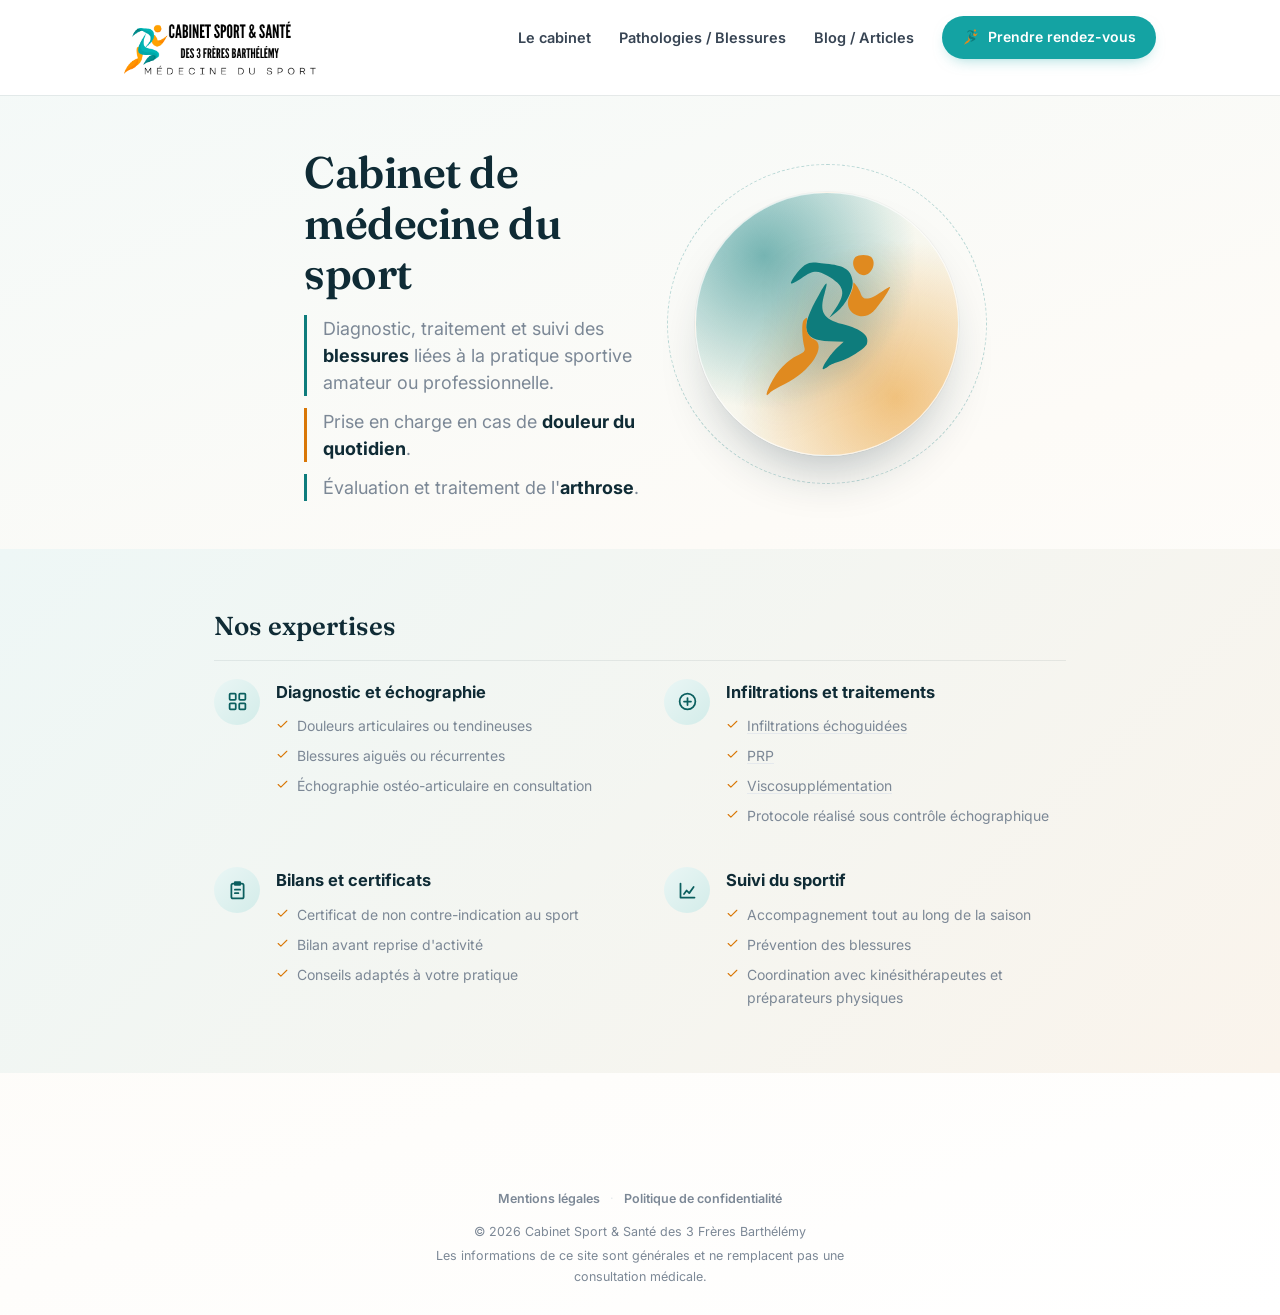
==== commit 5cfbd62a: "Write infiltrations article and cross-link PRP/viscosupplémentation - Replace the infiltrations.html" ====
--- a/index.html
+++ b/index.html
@@ -70,6 +70,7 @@
             <ul>
               <li><svg viewBox="0 0 24 24" fill="none" stroke="currentColor" stroke-width="2" stroke-linecap="round" stroke-linejoin="round"><path d="M20 6L9 17l-5-5"/></svg> <a href="infiltrations.html" class="inline-link">Infiltrations échoguidées</a></li>
               <li><svg viewBox="0 0 24 24" fill="none" stroke="currentColor" stroke-width="2" stroke-linecap="round" stroke-linejoin="round"><path d="M20 6L9 17l-5-5"/></svg> <a href="prp.html" class="inline-link">PRP</a></li>
+              <li><svg viewBox="0 0 24 24" fill="none" stroke="currentColor" stroke-width="2" stroke-linecap="round" stroke-linejoin="round"><path d="M20 6L9 17l-5-5"/></svg> <a href="viscosupplementation.html" class="inline-link">Viscosupplémentation</a></li>
               <li><svg viewBox="0 0 24 24" fill="none" stroke="currentColor" stroke-width="2" stroke-linecap="round" stroke-linejoin="round"><path d="M20 6L9 17l-5-5"/></svg> Protocole réalisé sous contrôle échographique</li>
             </ul>
           </div>
